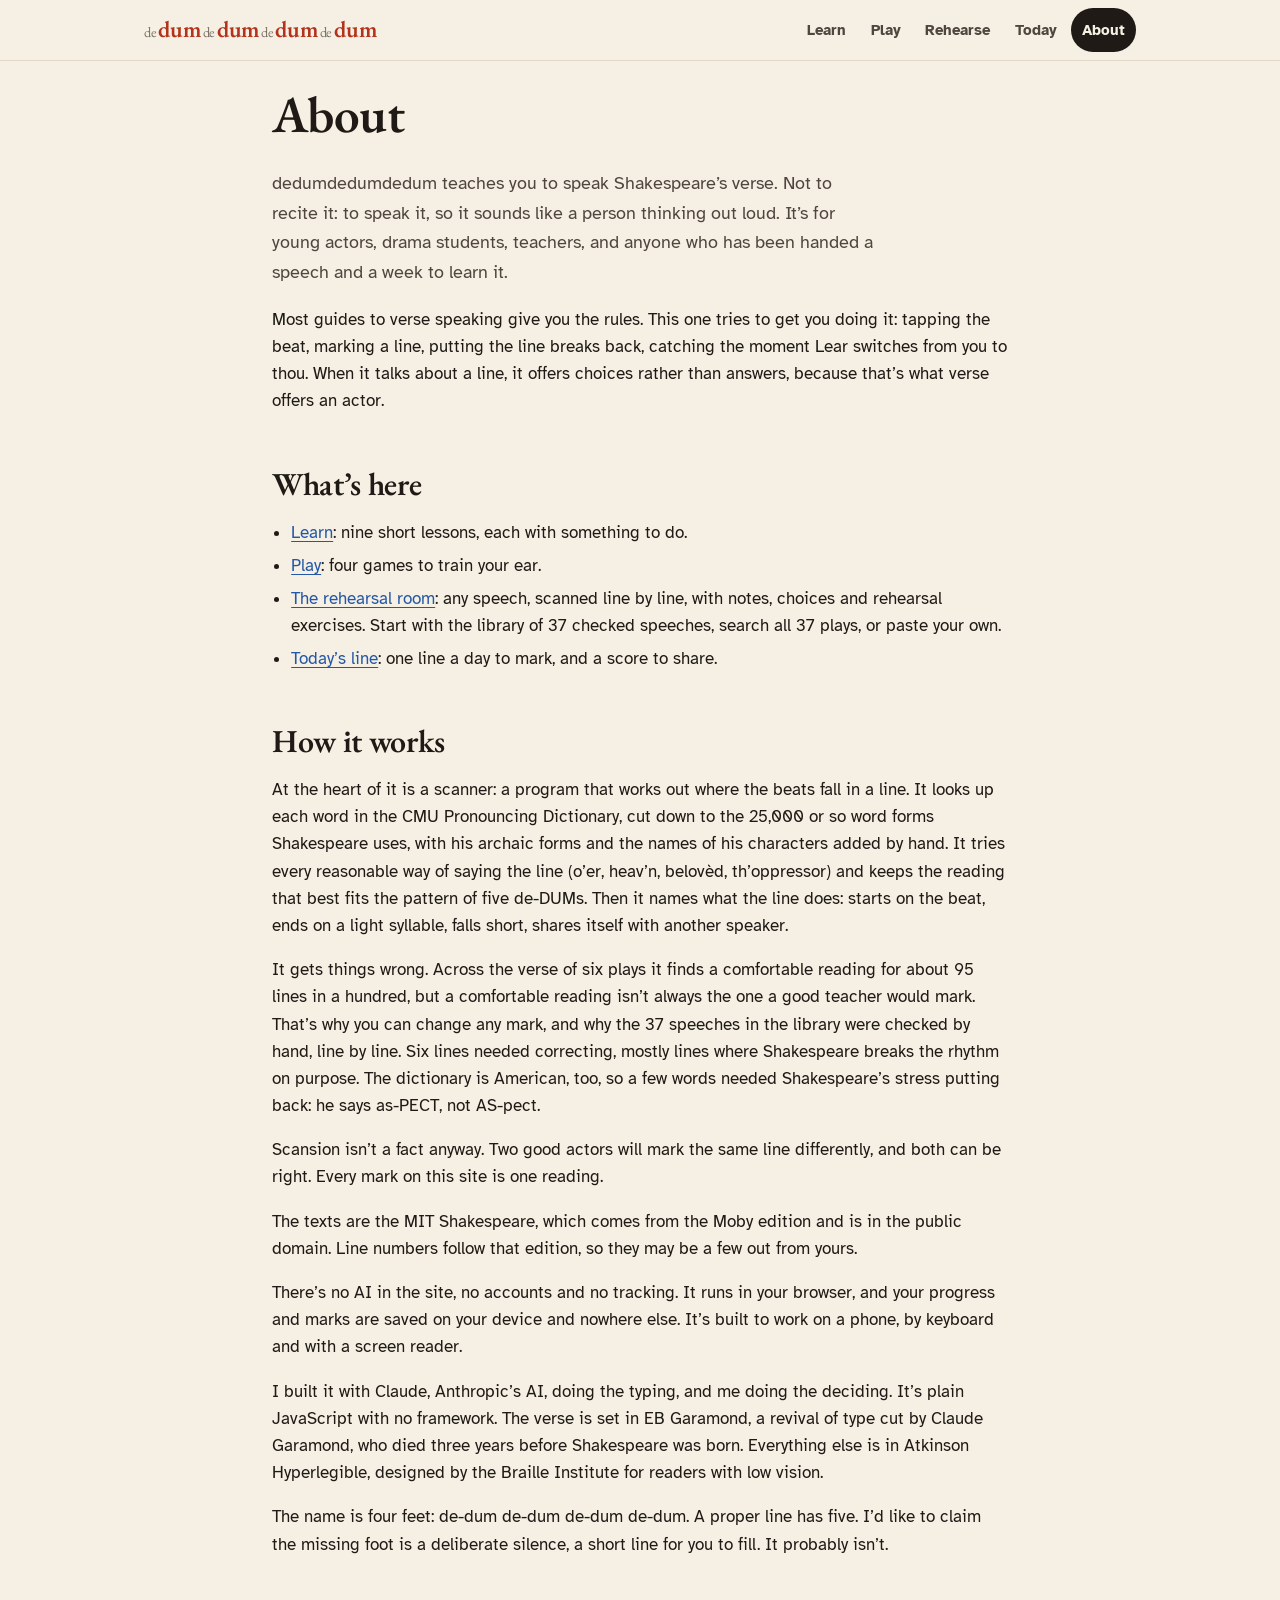
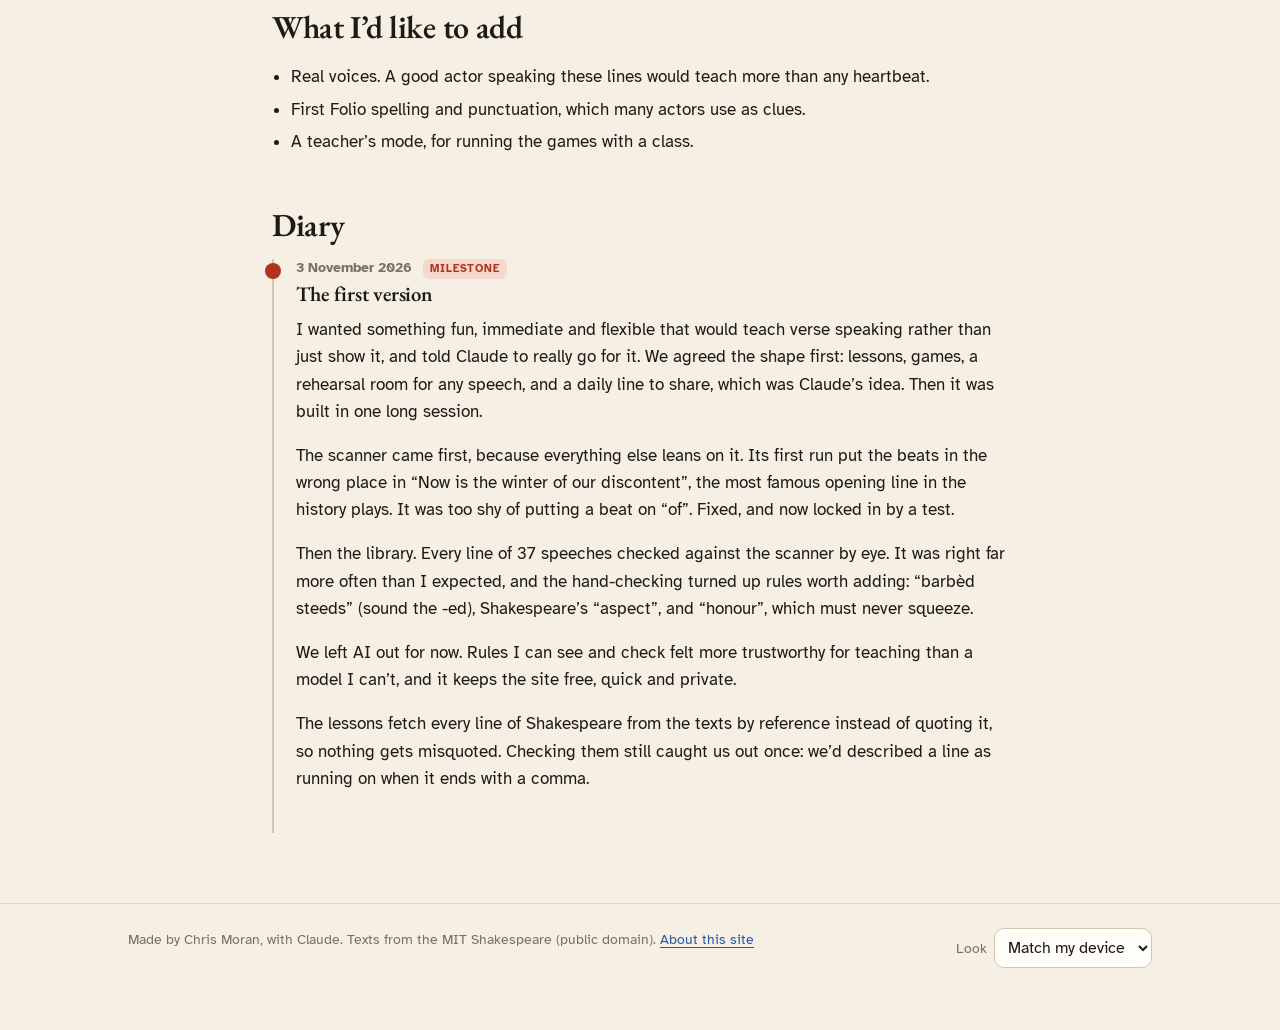
==== about.html @ 0d17ed1a "Add the About page What the site is, how the scanner works and where it goes wrong, where the texts " ====
<!doctype html>
<html lang="en-GB">
<head>
<meta charset="utf-8">
<meta name="viewport" content="width=device-width, initial-scale=1">
<title>About · dedumdedumdedum</title>
<meta name="description" content="What dedumdedumdedum is, how it works, and a diary of how it was built.">
<meta property="og:title" content="About · dedumdedumdedum">
<meta property="og:description" content="What dedumdedumdedum is, how it works, and a diary of how it was built.">
<link rel="icon" href="assets/img/icon.svg" type="image/svg+xml">
<link rel="preconnect" href="https://fonts.googleapis.com">
<link rel="preconnect" href="https://fonts.gstatic.com" crossorigin>
<link href="https://fonts.googleapis.com/css2?family=Atkinson+Hyperlegible:ital,wght@0,400;0,700;1,400&family=EB+Garamond:ital,wght@0,400;0,500;0,600;1,400;1,500&display=swap" rel="stylesheet">
<link rel="stylesheet" href="assets/css/site.css">
<script>try{var t=JSON.parse(localStorage.getItem("dedum:theme"));if(t==="light"||t==="dark")document.documentElement.setAttribute("data-theme",t)}catch(e){}</script>
<script type="module" src="assets/js/site.js"></script>
<link rel="stylesheet" href="assets/css/about.css">
</head>
<body>
<a class="skip" href="#main">Skip to content</a>
<header class="site-head"><div class="site-head__inner">
  <a class="mark" href="./" aria-label="dedumdedumdedum, home"><span class="de">de</span><span class="dum">dum</span><span class="de">de</span><span class="dum">dum</span><span class="de">de</span><span class="dum">dum</span><span class="de">de</span><span class="dum">dum</span></a>
  <nav class="site-nav" aria-label="Main"><ul>
    <li><a href="learn.html">Learn</a></li>
    <li><a href="play.html">Play</a></li>
    <li><a href="room.html">Rehearse</a></li>
    <li><a href="today.html">Today</a></li>
    <li><a href="about.html" aria-current="page">About</a></li>
  </ul></nav>
</div></header>

<main id="main">
  <div class="wrap about">
    <h1>About</h1>

    <p class="lede">dedumdedumdedum teaches you to speak Shakespeare’s verse. Not to recite it: to speak it, so it sounds like a person thinking out loud. It’s for young actors, drama students, teachers, and anyone who has been handed a speech and a week to learn it.</p>

    <p>Most guides to verse speaking give you the rules. This one tries to get you doing it: tapping the beat, marking a line, putting the line breaks back, catching the moment Lear switches from you to thou. When it talks about a line, it offers choices rather than answers, because that’s what verse offers an actor.</p>

    <h2>What’s here</h2>
    <ul>
      <li><a href="learn.html">Learn</a>: nine short lessons, each with something to do.</li>
      <li><a href="play.html">Play</a>: four games to train your ear.</li>
      <li><a href="room.html">The rehearsal room</a>: any speech, scanned line by line, with notes, choices and rehearsal exercises. Start with the library of 37 checked speeches, search all 37 plays, or paste your own.</li>
      <li><a href="today.html">Today’s line</a>: one line a day to mark, and a score to share.</li>
    </ul>

    <h2>How it works</h2>
    <p>At the heart of it is a scanner: a program that works out where the beats fall in a line. It looks up each word in the CMU Pronouncing Dictionary, cut down to the 25,000 or so word forms Shakespeare uses, with his archaic forms and the names of his characters added by hand. It tries every reasonable way of saying the line (o’er, heav’n, belovèd, th’oppressor) and keeps the reading that best fits the pattern of five de-DUMs. Then it names what the line does: starts on the beat, ends on a light syllable, falls short, shares itself with another speaker.</p>
    <p>It gets things wrong. Across the verse of six plays it finds a comfortable reading for about 95 lines in a hundred, but a comfortable reading isn’t always the one a good teacher would mark. That’s why you can change any mark, and why the 37 speeches in the library were checked by hand, line by line. Six lines needed correcting, mostly lines where Shakespeare breaks the rhythm on purpose. The dictionary is American, too, so a few words needed Shakespeare’s stress putting back: he says as-PECT, not AS-pect.</p>
    <p>Scansion isn’t a fact anyway. Two good actors will mark the same line differently, and both can be right. Every mark on this site is one reading.</p>
    <p>The texts are the MIT Shakespeare, which comes from the Moby edition and is in the public domain. Line numbers follow that edition, so they may be a few out from yours.</p>
    <p>There’s no AI in the site, no accounts and no tracking. It runs in your browser, and your progress and marks are saved on your device and nowhere else. It’s built to work on a phone, by keyboard and with a screen reader.</p>
    <p>I built it with Claude, Anthropic’s AI, doing the typing, and me doing the deciding. It’s plain JavaScript with no framework. The verse is set in EB Garamond, a revival of type cut by Claude Garamond, who died three years before Shakespeare was born. Everything else is in Atkinson Hyperlegible, designed by the Braille Institute for readers with low vision.</p>
    <p>The name is four feet: de-dum de-dum de-dum de-dum. A proper line has five. I’d like to claim the missing foot is a deliberate silence, a short line for you to fill. It probably isn’t.</p>

    <h2>What I’d like to add</h2>
    <ul>
      <li>Real voices. A good actor speaking these lines would teach more than any heartbeat.</li>
      <li>First Folio spelling and punctuation, which many actors use as clues.</li>
      <li>A teacher’s mode, for running the games with a class.</li>
    </ul>

    <h2>Diary</h2>
    <ol class="diary" reversed>
      <li class="milestone">
        <p class="diary-date"><time datetime="2026-11-03">3 November 2026</time> <span class="tag">Milestone</span></p>
        <h3>The first version</h3>
        <p>I wanted something fun, immediate and flexible that would teach verse speaking rather than just show it, and told Claude to really go for it. We agreed the shape first: lessons, games, a rehearsal room for any speech, and a daily line to share, which was Claude’s idea. Then it was built in one long session.</p>
        <p>The scanner came first, because everything else leans on it. Its first run put the beats in the wrong place in “Now is the winter of our discontent”, the most famous opening line in the history plays. It was too shy of putting a beat on “of”. Fixed, and now locked in by a test.</p>
        <p>Then the library. Every line of 37 speeches checked against the scanner by eye. It was right far more often than I expected, and the hand-checking turned up rules worth adding: “barbèd steeds” (sound the -ed), Shakespeare’s “aspect”, and “honour”, which must never squeeze.</p>
        <p>We left AI out for now. Rules I can see and check felt more trustworthy for teaching than a model I can’t, and it keeps the site free, quick and private.</p>
        <p>The lessons fetch every line of Shakespeare from the texts by reference instead of quoting it, so nothing gets misquoted. Checking them still caught us out once: we’d described a line as running on when it ends with a comma.</p>
      </li>
    </ol>
  </div>
</main>

<footer class="site-foot"><div class="wrap--wide">
  <p>Made by Chris Moran, with Claude. Texts from the MIT Shakespeare (public domain). <a href="about.html">About this site</a></p>
  <p><label for="theme">Look</label><select id="theme"><option value="auto">Match my device</option><option value="light">Light</option><option value="dark">Dark</option></select></p>
</div></footer>
</body>
</html>
---- assets/css/site.css ----
/* dedumdedumdedum: a prompt book. Paper, ink, red pencil for beats,
   blue pencil for breath and pauses. */

:root {
  --paper: #f6f0e4;
  --paper-2: #fbf8f1;
  --card: #fffdf8;
  --ink: #1f1a16;
  --ink-2: #4f463f;
  --ink-3: #7a6f65;
  --rule: #e3d9c7;
  --rule-2: #d3c6af;
  --red: #b3321b;
  --red-soft: #f4d9cf;
  --blue: #2457a6;
  --blue-soft: #dbe5f5;
  --green: #2f6b3a;
  --green-soft: #dcebdc;
  --amber: #8a5a00;
  --amber-soft: #f6e6c4;
  --plum: #6b3a7a;
  --plum-soft: #ecdff0;
  --focus: #2457a6;
  --shadow: 0 1px 0 rgba(60, 40, 20, 0.04), 0 8px 24px -12px rgba(60, 40, 20, 0.18);
  --radius: 14px;
  --serif: "EB Garamond", "Garamond", "Iowan Old Style", "Palatino Linotype", Georgia, serif;
  --sans: "Atkinson Hyperlegible", system-ui, -apple-system, "Segoe UI", sans-serif;
  --measure: 46rem;
  color-scheme: light;
}

@media (prefers-color-scheme: dark) {
  :root:not([data-theme="light"]) {
    --paper: #14110e;
    --paper-2: #1a1612;
    --card: #1e1a16;
    --ink: #f1e9dc;
    --ink-2: #cfc3b3;
    --ink-3: #a0927f;
    --rule: #332c25;
    --rule-2: #463d33;
    --red: #ff8466;
    --red-soft: #4a2219;
    --blue: #8fb3ff;
    --blue-soft: #1d2a44;
    --green: #8fd19a;
    --green-soft: #1d3322;
    --amber: #f0c060;
    --amber-soft: #3d2f12;
    --plum: #d9a8e8;
    --plum-soft: #35223b;
    --focus: #8fb3ff;
    --shadow: 0 1px 0 rgba(0, 0, 0, 0.3), 0 10px 30px -14px rgba(0, 0, 0, 0.7);
    color-scheme: dark;
  }
}
:root[data-theme="dark"] {
  --paper: #14110e;
  --paper-2: #1a1612;
  --card: #1e1a16;
  --ink: #f1e9dc;
  --ink-2: #cfc3b3;
  --ink-3: #a0927f;
  --rule: #332c25;
  --rule-2: #463d33;
  --red: #ff8466;
  --red-soft: #4a2219;
  --blue: #8fb3ff;
  --blue-soft: #1d2a44;
  --green: #8fd19a;
  --green-soft: #1d3322;
  --amber: #f0c060;
  --amber-soft: #3d2f12;
  --plum: #d9a8e8;
  --plum-soft: #35223b;
  --focus: #8fb3ff;
  --shadow: 0 1px 0 rgba(0, 0, 0, 0.3), 0 10px 30px -14px rgba(0, 0, 0, 0.7);
  color-scheme: dark;
}

*,
*::before,
*::after {
  box-sizing: border-box;
}

html {
  -webkit-text-size-adjust: 100%;
  text-size-adjust: 100%;
}

body {
  margin: 0;
  background: var(--paper);
  color: var(--ink);
  font: 400 1.0625rem/1.6 var(--sans);
  overflow-x: hidden;
}

img,
svg {
  max-width: 100%;
}

a {
  color: var(--blue);
  text-underline-offset: 0.18em;
  text-decoration-thickness: 1px;
}
a:hover {
  text-decoration-thickness: 2px;
}

:focus-visible {
  outline: 3px solid var(--focus);
  outline-offset: 2px;
  border-radius: 4px;
}

[hidden] {
  display: none !important;
}

.visually-hidden {
  position: absolute !important;
  width: 1px;
  height: 1px;
  padding: 0;
  margin: -1px;
  overflow: hidden;
  clip: rect(0, 0, 0, 0);
  white-space: nowrap;
  border: 0;
}

.skip {
  position: absolute;
  left: 1rem;
  top: -4rem;
  background: var(--ink);
  color: var(--paper);
  padding: 0.6rem 1rem;
  border-radius: 8px;
  z-index: 10;
}
.skip:focus {
  top: 1rem;
}

/* ------------------------------------------------------------ header */

.site-head {
  border-bottom: 1px solid var(--rule);
  background: var(--paper);
}
.site-head__inner {
  max-width: 64rem;
  margin: 0 auto;
  padding: 0.5rem 1rem;
  display: flex;
  align-items: center;
  justify-content: space-between;
  gap: 0.5rem 1rem;
  flex-wrap: wrap;
}
.mark {
  display: inline-flex;
  align-items: baseline;
  gap: 0.08em;
  color: var(--ink);
  text-decoration: none;
  font-family: var(--serif);
  font-size: 1.45rem;
  line-height: 1;
  padding: 0.5rem 0;
  letter-spacing: -0.01em;
}
.mark .de {
  font-size: 0.62em;
  color: var(--ink-3);
}
.mark .dum {
  font-weight: 600;
  color: var(--red);
}
.site-nav ul {
  list-style: none;
  margin: 0;
  padding: 0;
  display: flex;
  gap: 0.15rem;
  flex-wrap: wrap;
}
.site-nav a {
  display: inline-flex;
  align-items: center;
  min-height: 44px;
  padding: 0 0.7rem;
  border-radius: 999px;
  color: var(--ink-2);
  text-decoration: none;
  font-weight: 700;
  font-size: 0.95rem;
}
.site-nav a:hover {
  background: var(--paper-2);
  color: var(--ink);
}
.site-nav a[aria-current="page"] {
  background: var(--ink);
  color: var(--paper);
}
@media (max-width: 30rem) {
  .site-head__inner {
    padding-bottom: 0.25rem;
  }
  .site-nav {
    width: 100%;
  }
  .site-nav ul {
    justify-content: space-between;
  }
  .site-nav a {
    padding: 0 0.55rem;
    font-size: 0.92rem;
  }
}

/* ------------------------------------------------------------ layout */

main {
  display: block;
  padding: 1.5rem 1rem 4rem;
}
.wrap {
  max-width: var(--measure);
  margin: 0 auto;
}
.wrap--wide {
  max-width: 64rem;
  margin: 0 auto;
}

h1,
h2,
h3 {
  font-family: var(--serif);
  font-weight: 600;
  line-height: 1.15;
  letter-spacing: -0.01em;
  margin: 0 0 0.5em;
}
h1 {
  font-size: clamp(2rem, 6vw, 3.2rem);
}
h2 {
  font-size: clamp(1.5rem, 4vw, 2rem);
  margin-top: 1.6em;
}
h3 {
  font-size: 1.3rem;
  margin-top: 1.2em;
}
p {
  margin: 0 0 1em;
}
.lede {
  font-size: 1.15rem;
  color: var(--ink-2);
  max-width: 38rem;
}
.eyebrow {
  font: 700 0.78rem/1.2 var(--sans);
  letter-spacing: 0.12em;
  text-transform: uppercase;
  color: var(--ink-3);
  margin: 0 0 0.6rem;
}
.small {
  font-size: 0.9rem;
  color: var(--ink-3);
}
hr {
  border: 0;
  border-top: 1px solid var(--rule);
  margin: 2rem 0;
}

.site-foot {
  border-top: 1px solid var(--rule);
  padding: 1.5rem 1rem 3rem;
  color: var(--ink-3);
  font-size: 0.9rem;
}
.site-foot .wrap--wide {
  display: flex;
  flex-wrap: wrap;
  gap: 0.5rem 1.5rem;
  justify-content: space-between;
}

/* ------------------------------------------------------------ controls */

.btn {
  appearance: none;
  display: inline-flex;
  align-items: center;
  justify-content: center;
  gap: 0.5rem;
  min-height: 44px;
  padding: 0.55rem 1.1rem;
  border-radius: 999px;
  border: 1.5px solid var(--ink);
  background: var(--ink);
  color: var(--paper);
  font: 700 1rem/1.2 var(--sans);
  text-decoration: none;
  cursor: pointer;
  transition: transform 0.12s ease, background 0.12s ease;
}
.btn:hover {
  transform: translateY(-1px);
}
.btn:active {
  transform: translateY(0);
}
.btn--ghost {
  background: transparent;
  color: var(--ink);
  border-color: var(--rule-2);
}
.btn--ghost:hover {
  border-color: var(--ink);
}
.btn--red {
  background: var(--red);
  border-color: var(--red);
  color: #fff;
}
:root[data-theme="dark"] .btn--red {
  color: #1b0f0b;
}
@media (prefers-color-scheme: dark) {
  :root:not([data-theme="light"]) .btn--red {
    color: #1b0f0b;
  }
}
.btn--small {
  min-height: 40px;
  padding: 0.35rem 0.85rem;
  font-size: 0.92rem;
}
.btn[disabled] {
  opacity: 0.45;
  cursor: not-allowed;
  transform: none;
}
.btn-row {
  display: flex;
  flex-wrap: wrap;
  gap: 0.6rem;
  align-items: center;
}

.seg {
  display: inline-flex;
  flex-wrap: wrap;
  gap: 0.25rem;
  padding: 0.25rem;
  border: 1px solid var(--rule);
  border-radius: 24px;
  background: var(--paper-2);
}
.seg button {
  appearance: none;
  border: 0;
  background: transparent;
  color: var(--ink-2);
  min-height: 40px;
  padding: 0 0.85rem;
  border-radius: 999px;
  font: 700 0.92rem/1 var(--sans);
  cursor: pointer;
}
.seg button[aria-pressed="true"] {
  background: var(--ink);
  color: var(--paper);
}

textarea,
input[type="search"],
input[type="text"],
select {
  width: 100%;
  font: 400 1rem/1.5 var(--sans);
  color: var(--ink);
  background: var(--card);
  border: 1.5px solid var(--rule-2);
  border-radius: 10px;
  padding: 0.65rem 0.8rem;
  min-height: 44px;
}
textarea {
  font-family: var(--serif);
  font-size: 1.15rem;
  min-height: 9rem;
  resize: vertical;
}
label {
  font-weight: 700;
}
input[type="range"] {
  accent-color: var(--red);
  min-height: 40px;
}

.card {
  background: var(--card);
  border: 1px solid var(--rule);
  border-radius: var(--radius);
  box-shadow: var(--shadow);
  padding: 1.25rem;
}

/* ------------------------------------------------------------ verse lines */

.verse {
  font-family: var(--serif);
  font-size: clamp(1.25rem, 4.2vw, 1.6rem);
  line-height: 1.3;
}
.vline {
  position: relative;
  padding: 0.25em 0 0.1em;
  line-height: 2.25;
  word-break: normal;
  overflow-wrap: anywhere;
}
.w {
  display: inline-block;
  white-space: nowrap;
  line-height: 1.2;
}
.syl {
  position: relative;
  display: inline-block;
  border-radius: 0.2em;
  transition: background 0.12s ease, color 0.12s ease;
}
/* beat marks sit above each syllable */
.syl::before {
  content: "";
  position: absolute;
  left: 50%;
  top: -0.62em;
  transform: translateX(-50%);
  width: 0.2em;
  height: 0.2em;
  border-radius: 50%;
  background: var(--ink-3);
  opacity: 0.55;
}
.syl.is-beat::before {
  width: 0.42em;
  height: 0.42em;
  top: -0.72em;
  background: var(--red);
  opacity: 1;
}
.syl.is-light::before {
  background: transparent;
  box-shadow: inset 0 0 0 0.09em var(--red);
}
.syl.is-heavy::before {
  width: 0.3em;
  height: 0.3em;
  top: -0.67em;
  background: var(--ink-2);
  opacity: 0.9;
}
.syl.is-beat {
  color: var(--ink);
}
.show-beats-bold .syl.is-beat:not(.is-light) {
  font-weight: 700;
}
.syl.is-now {
  background: var(--red-soft);
}
.hyph {
  color: var(--ink-3);
}
.elided {
  color: var(--ink-3);
  font-style: italic;
}
.elided::after {
  content: "\203F";
  color: var(--red);
  font-style: normal;
}
.foot-bar {
  display: inline-block;
  width: 0;
  height: 1.05em;
  border-left: 1px dashed var(--rule-2);
  margin: 0 0.12em;
  vertical-align: -0.12em;
}
.hide-feet .foot-bar {
  display: none;
}
.no-marks .syl::before {
  display: none;
}

/* key for the marks */
.key {
  display: flex;
  flex-wrap: wrap;
  gap: 0.35rem 1.1rem;
  font-size: 0.88rem;
  color: var(--ink-2);
  margin: 0.5rem 0 1rem;
  padding: 0;
  list-style: none;
}
.key li {
  display: inline-flex;
  align-items: center;
  gap: 0.45rem;
}
.dot {
  display: inline-block;
  border-radius: 50%;
  flex: none;
}
.dot--beat {
  width: 11px;
  height: 11px;
  background: var(--red);
}
.dot--light {
  width: 11px;
  height: 11px;
  box-shadow: inset 0 0 0 2px var(--red);
}
.dot--heavy {
  width: 8px;
  height: 8px;
  background: var(--ink-2);
}
.dot--off {
  width: 5px;
  height: 5px;
  background: var(--ink-3);
  opacity: 0.7;
}

/* ------------------------------------------------------------ chips and notes */

.chips {
  display: flex;
  flex-wrap: wrap;
  gap: 0.3rem;
  margin: 0.25rem 0 0;
  padding: 0;
  list-style: none;
}
.chip {
  display: inline-flex;
  align-items: center;
  gap: 0.35rem;
  font: 700 0.76rem/1 var(--sans);
  padding: 0.32rem 0.55rem;
  border-radius: 999px;
  background: var(--paper-2);
  border: 1px solid var(--rule);
  color: var(--ink-2);
  white-space: nowrap;
}
.chip::before {
  content: "";
  width: 7px;
  height: 7px;
  border-radius: 50%;
  background: currentColor;
  opacity: 0.8;
}
.chip--rhythm {
  background: var(--red-soft);
  border-color: transparent;
  color: var(--red);
}
.chip--squeeze {
  background: var(--amber-soft);
  border-color: transparent;
  color: var(--amber);
}
.chip--breath {
  background: var(--blue-soft);
  border-color: transparent;
  color: var(--blue);
}
.chip--sense {
  background: var(--green-soft);
  border-color: transparent;
  color: var(--green);
}
.chip--people {
  background: var(--plum-soft);
  border-color: transparent;
  color: var(--plum);
}

.note {
  border-left: 3px solid var(--rule-2);
  padding: 0.1rem 0 0.1rem 0.9rem;
  margin: 0 0 1rem;
}
.note h4 {
  font: 700 0.95rem/1.3 var(--sans);
  margin: 0 0 0.25rem;
}
.note p {
  margin: 0 0 0.4rem;
  color: var(--ink-2);
}
.note ul {
  margin: 0.25rem 0 0.3rem;
  padding-left: 1.1rem;
}
.note li {
  margin: 0.15rem 0;
}
.note .more {
  font-size: 0.88rem;
}
.note--rhythm {
  border-color: var(--red);
}
.note--squeeze {
  border-color: var(--amber);
}
.note--breath {
  border-color: var(--blue);
}
.note--sense {
  border-color: var(--green);
}
.note--people {
  border-color: var(--plum);
}

/* ------------------------------------------------------------ feedback */

.feedback {
  border-radius: 12px;
  padding: 0.8rem 1rem;
  margin: 0.8rem 0;
  font-weight: 700;
}
.feedback--good {
  background: var(--green-soft);
  color: var(--green);
}
.feedback--bad {
  background: var(--red-soft);
  color: var(--red);
}
.feedback--info {
  background: var(--blue-soft);
  color: var(--blue);
}
.feedback p {
  font-weight: 400;
  color: var(--ink);
  margin: 0.4rem 0 0;
}

/* ------------------------------------------------------------ tap-to-mark syllables */

.markable .syl {
  cursor: pointer;
}
.mark-btn {
  appearance: none;
  border: 0;
  background: transparent;
  font: inherit;
  color: inherit;
  padding: 0.05em 0.08em;
  margin: 0;
  min-height: 44px;
  min-width: 1.7em;
  border-radius: 0.25em;
  position: relative;
  cursor: pointer;
}
.markable .vline {
  line-height: 1.1;
}
.markable .w {
  margin-right: 0.12em;
}
.markable .w--multi .mark-btn {
  min-width: 1.25em;
}
.sylsep {
  color: var(--ink-3);
  opacity: 0.6;
  font-size: 0.8em;
}
.mark-btn:hover {
  background: var(--paper-2);
}
.mark-btn[aria-pressed="true"] {
  color: var(--red);
  font-weight: 700;
}
.mark-btn::before {
  content: "";
  position: absolute;
  left: 50%;
  top: 0.05em;
  transform: translateX(-50%);
  width: 0.22em;
  height: 0.22em;
  border-radius: 50%;
  background: var(--ink-3);
  opacity: 0.5;
}
.mark-btn[aria-pressed="true"]::before {
  width: 0.42em;
  height: 0.42em;
  background: var(--red);
  opacity: 1;
}
.mark-btn.is-right {
  background: var(--green-soft);
}
.mark-btn.is-wrong {
  background: var(--red-soft);
  text-decoration: underline wavy var(--red);
  text-underline-offset: 0.25em;
}
.mark-btn.is-missed {
  background: var(--amber-soft);
}

/* ------------------------------------------------------------ motion */

@media (prefers-reduced-motion: reduce) {
  *,
  *::before,
  *::after {
    transition: none !important;
    animation: none !important;
    scroll-behavior: auto !important;
  }
}

/* ------------------------------------------------------------ footer bits */

.site-foot select {
  width: auto;
  min-height: 40px;
  padding: 0.3rem 0.6rem;
  margin-left: 0.4rem;
}
.site-foot label {
  font-weight: 400;
}

/* ------------------------------------------------------------ home */

.hero {
  padding: 1.5rem 0 1rem;
}
.big-mark {
  font-family: var(--serif);
  font-size: clamp(1.35rem, 5.4vw, 2.1rem);
  line-height: 1;
  display: flex;
  flex-wrap: wrap;
  align-items: flex-end;
  gap: 0.7em 0.28em;
  margin: 0 0 1.4rem;
  color: var(--ink-3);
}
.big-mark span {
  position: relative;
  display: inline-block;
  padding-top: 0.5em;
}
.big-mark .dum {
  color: var(--red);
  font-weight: 600;
  font-size: 1.45em;
}
.big-mark span::before {
  content: "";
  position: absolute;
  top: 0;
  left: 50%;
  transform: translateX(-50%);
  width: 0.16em;
  height: 0.16em;
  border-radius: 50%;
  background: var(--ink-3);
}
.big-mark .dum::before {
  width: 0.28em;
  height: 0.28em;
  top: -0.05em;
  background: var(--red);
}
.big-mark .gap {
  color: var(--rule-2);
  font-style: italic;
  font-size: 0.8em;
}
.big-mark .gap::before {
  background: transparent;
  box-shadow: inset 0 0 0 1.5px var(--rule-2);
  width: 0.28em;
  height: 0.28em;
  top: -0.05em;
}
@keyframes beat {
  0% { transform: scale(1); }
  30% { transform: scale(1.12); }
  100% { transform: scale(1); }
}
.big-mark .dum {
  animation: beat 0.5s ease-out both;
  transform-origin: 50% 80%;
}
.big-mark .dum:nth-of-type(2) { animation-delay: 0.15s; }
.big-mark .dum:nth-of-type(4) { animation-delay: 0.55s; }
.big-mark .dum:nth-of-type(6) { animation-delay: 0.95s; }
.big-mark .dum:nth-of-type(8) { animation-delay: 1.35s; }

.doors {
  display: grid;
  grid-template-columns: repeat(auto-fit, minmax(15rem, 1fr));
  gap: 1rem;
  margin: 1.5rem 0;
}
.door {
  display: block;
  text-decoration: none;
  color: var(--ink);
  transition: transform 0.15s ease, border-color 0.15s ease;
}
.door:hover {
  transform: translateY(-2px);
  border-color: var(--rule-2);
}
.door h3 {
  margin: 0.2rem 0 0.4rem;
  font-size: 1.45rem;
}
.door p {
  color: var(--ink-2);
  margin: 0;
}
.door .eyebrow {
  margin: 0;
}
.try {
  margin: 1.5rem 0 2rem;
}
.try .verse {
  margin: 0.4rem 0 0.6rem;
}

/* ------------------------------------------------------------ rehearsal room */

.chooser {
  margin: 1rem 0 2rem;
}
.pane {
  margin-top: 1rem;
}
.lib-filters {
  display: flex;
  flex-wrap: wrap;
  gap: 0.4rem;
  margin: 0 0 1rem;
}
.lib-list,
.result-list {
  list-style: none;
  margin: 0;
  padding: 0;
  display: grid;
  gap: 0.6rem;
}
.lib-list {
  grid-template-columns: repeat(auto-fill, minmax(17rem, 1fr));
}
.lib-card {
  appearance: none;
  width: 100%;
  height: 100%;
  text-align: left;
  font: inherit;
  color: var(--ink);
  cursor: pointer;
  display: flex;
  flex-direction: column;
  gap: 0.3rem;
}
.lib-card:hover {
  border-color: var(--rule-2);
}
.lib-card__title {
  font: 600 1.2rem/1.2 var(--serif);
}
.lib-card__who {
  font-size: 0.9rem;
  color: var(--ink-2);
}
.lib-card__about {
  font-size: 0.92rem;
  color: var(--ink-3);
  margin: 0.2rem 0 0;
}
.badges {
  display: flex;
  flex-wrap: wrap;
  gap: 0.3rem;
  margin-top: auto;
  padding-top: 0.4rem;
}
.badge {
  font: 700 0.72rem/1 var(--sans);
  padding: 0.3rem 0.5rem;
  border-radius: 6px;
  background: var(--paper-2);
  border: 1px solid var(--rule);
  color: var(--ink-2);
}
.badge--1 {
  background: var(--green-soft);
  color: var(--green);
  border-color: transparent;
}
.badge--3 {
  background: var(--red-soft);
  color: var(--red);
  border-color: transparent;
}
.result {
  appearance: none;
  width: 100%;
  text-align: left;
  background: var(--card);
  border: 1px solid var(--rule);
  border-radius: 10px;
  padding: 0.6rem 0.8rem;
  font: inherit;
  color: var(--ink);
  cursor: pointer;
  min-height: 44px;
}
.result:hover {
  border-color: var(--rule-2);
}
.result b {
  font-family: var(--serif);
  font-size: 1.08rem;
  font-weight: 500;
}
.result span {
  display: block;
  font-size: 0.85rem;
  color: var(--ink-3);
}
.field-row {
  display: grid;
  gap: 0.6rem;
  grid-template-columns: 1fr;
  margin: 0.6rem 0;
}
@media (min-width: 40rem) {
  .field-row {
    grid-template-columns: 1fr 1fr;
  }
}

.speech-head h2 {
  margin: 0 0 0.2rem;
}
.speech-head .cite {
  color: var(--ink-3);
  margin: 0 0 0.8rem;
}
.overview {
  margin: 0.8rem 0 1rem;
  padding-left: 1.1rem;
}
.overview li {
  margin: 0.2rem 0;
}
.toolbar {
  position: static;
  background: var(--paper);
  border-bottom: 1px solid var(--rule);
  padding: 0.6rem 0;
  margin: 1rem 0 0.5rem;
  display: flex;
  flex-wrap: wrap;
  gap: 0.5rem 0.8rem;
  align-items: center;
}
.toggle {
  display: inline-flex;
  align-items: center;
  gap: 0.4rem;
  font-weight: 700;
  font-size: 0.92rem;
  min-height: 40px;
  cursor: pointer;
}
.toggle input {
  width: 1.15rem;
  height: 1.15rem;
  accent-color: var(--red);
}
.view-help {
  background: var(--blue-soft);
  color: var(--ink);
  border-radius: 12px;
  padding: 0.8rem 1rem;
  margin: 0.8rem 0 1rem;
}
.view-help b {
  color: var(--blue);
}

.speech {
  margin: 1.2rem 0 0.4rem;
}
.who {
  font: 700 0.8rem/1.2 var(--sans);
  letter-spacing: 0.12em;
  text-transform: uppercase;
  color: var(--ink-3);
  margin: 0 0 0.2rem;
}
.sd {
  font-family: var(--serif);
  font-style: italic;
  color: var(--ink-3);
  margin: 0.8rem 0 0.4rem 2.2rem;
}
.lines {
  list-style: none;
  margin: 0;
  padding: 0;
}
.row {
  display: grid;
  grid-template-columns: 2.2rem 1fr;
  column-gap: 0.2rem;
  border-radius: 10px;
  padding: 0 0.3rem 0.2rem 0;
}
.row.is-open {
  background: var(--card);
  box-shadow: var(--shadow);
}
.row.is-playing {
  background: var(--red-soft);
}
.ln {
  font: 400 0.75rem/1 var(--sans);
  color: var(--ink-3);
  padding-top: 1.45rem;
  text-align: right;
  padding-right: 0.5rem;
  font-variant-numeric: tabular-nums;
}
.row__body {
  min-width: 0;
}
.row__meta {
  display: flex;
  flex-wrap: wrap;
  align-items: center;
  gap: 0.3rem;
}
.row__toggle {
  appearance: none;
  border: 0;
  background: transparent;
  color: var(--blue);
  font: 700 0.82rem/1 var(--sans);
  min-height: 40px;
  padding: 0 0.4rem;
  cursor: pointer;
  border-radius: 8px;
}
.row__toggle:hover {
  background: var(--blue-soft);
}
.row__line {
  cursor: pointer;
}
.detail {
  padding: 0.4rem 0 0.8rem;
}
.detail .pattern {
  font: 700 0.85rem/1.4 var(--sans);
  color: var(--ink-2);
  letter-spacing: 0.02em;
  margin: 0.2rem 0 0.8rem;
}
.handnote {
  background: var(--amber-soft);
  border-radius: 10px;
  padding: 0.6rem 0.8rem;
  margin: 0 0 1rem;
}
.handnote b {
  color: var(--amber);
}
.editor {
  margin: 0.4rem 0 1rem;
}
.prose-block {
  font-family: var(--serif);
  font-size: clamp(1.15rem, 3.8vw, 1.4rem);
  line-height: 1.55;
  margin: 0.3rem 0 0.6rem 2.2rem;
}
.prose-block .sent {
  border-radius: 4px;
}
.prose-block .sent + .sent::before {
  content: " ";
}
.prose-notes {
  margin-left: 2.2rem;
}

/* views */
.thoughts {
  list-style: none;
  padding: 0;
  margin: 0;
  counter-reset: t;
}
.thought {
  position: relative;
  font-family: var(--serif);
  font-size: clamp(1.15rem, 3.8vw, 1.35rem);
  line-height: 1.5;
  padding: 0.9rem 1rem 0.9rem 3rem;
  margin: 0 0 0.6rem;
}
.thought::before {
  counter-increment: t;
  content: counter(t);
  position: absolute;
  left: 0.9rem;
  top: 0.95rem;
  font: 700 0.85rem/1 var(--sans);
  color: var(--red);
}
.thought .who-inline {
  display: block;
  font: 700 0.72rem/1.2 var(--sans);
  letter-spacing: 0.1em;
  text-transform: uppercase;
  color: var(--ink-3);
  margin-bottom: 0.2rem;
}
.slash {
  color: var(--rule-2);
  padding: 0 0.15em;
}
.opp {
  text-decoration: underline;
  text-decoration-color: var(--green);
  text-decoration-thickness: 2px;
  text-underline-offset: 0.2em;
}
.faded .word {
  color: var(--ink-3);
  opacity: 0.55;
}
.faded .word.is-key {
  color: var(--ink);
  opacity: 1;
  font-weight: 600;
}
.plain-line {
  font-family: var(--serif);
  font-size: clamp(1.2rem, 4vw, 1.5rem);
  line-height: 1.5;
  padding: 0.35rem 0;
}
.breath {
  color: var(--blue);
  font-family: var(--sans);
  font-weight: 700;
  padding-left: 0.3em;
}
.breath--maybe {
  opacity: 0.55;
}
.carry {
  color: var(--blue);
  font-family: var(--sans);
  padding-left: 0.3em;
}
.ends-list {
  font-family: var(--serif);
  font-size: 1.25rem;
  line-height: 1.7;
}
.ends-list b {
  font-weight: 600;
}
.ends-list .sep {
  color: var(--rule-2);
  padding: 0 0.35em;
}

@media (min-width: 48rem) {
  .toolbar {
    position: sticky;
    top: 0;
    z-index: 5;
  }
}
---- assets/css/about.css ----
/* About page */

.about ul {
  padding-left: 1.2rem;
}
.about li {
  margin: 0.35rem 0;
}
.diary {
  list-style: none;
  padding: 0;
  margin: 1rem 0 0;
  border-left: 2px solid var(--rule-2);
}
.diary > li {
  position: relative;
  padding: 0 0 1.5rem 1.4rem;
}
.diary > li::before {
  content: "";
  position: absolute;
  left: -0.42rem;
  top: 0.35rem;
  width: 0.7rem;
  height: 0.7rem;
  border-radius: 50%;
  background: var(--ink-3);
}
.diary > li.milestone::before {
  width: 1rem;
  height: 1rem;
  left: -0.58rem;
  top: 0.2rem;
  background: var(--red);
}
.diary h3 {
  margin-top: 0.2rem;
}
.diary-date {
  font: 700 0.85rem/1.3 var(--sans);
  color: var(--ink-3);
  margin: 0;
}
.tag {
  display: inline-block;
  margin-left: 0.4rem;
  font: 700 0.7rem/1 var(--sans);
  letter-spacing: 0.08em;
  text-transform: uppercase;
  padding: 0.25rem 0.45rem;
  border-radius: 6px;
  background: var(--red-soft);
  color: var(--red);
}
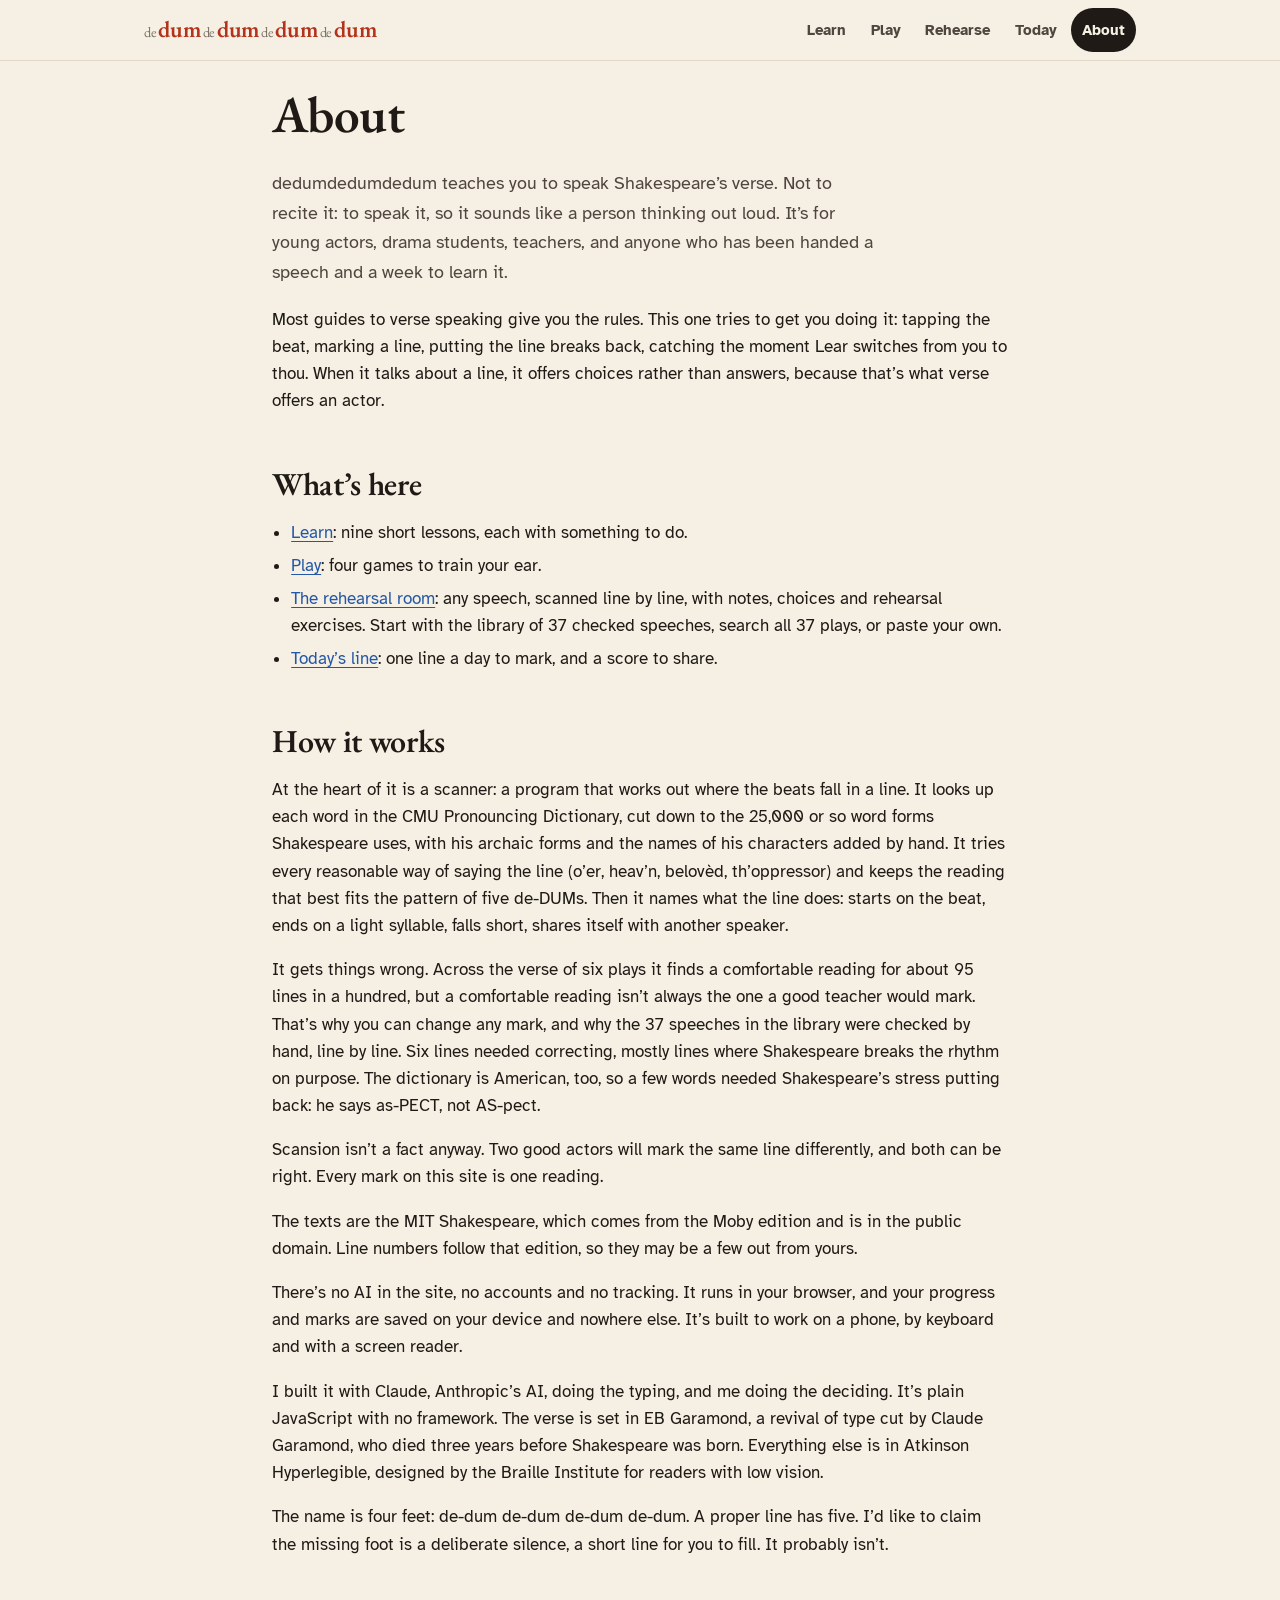
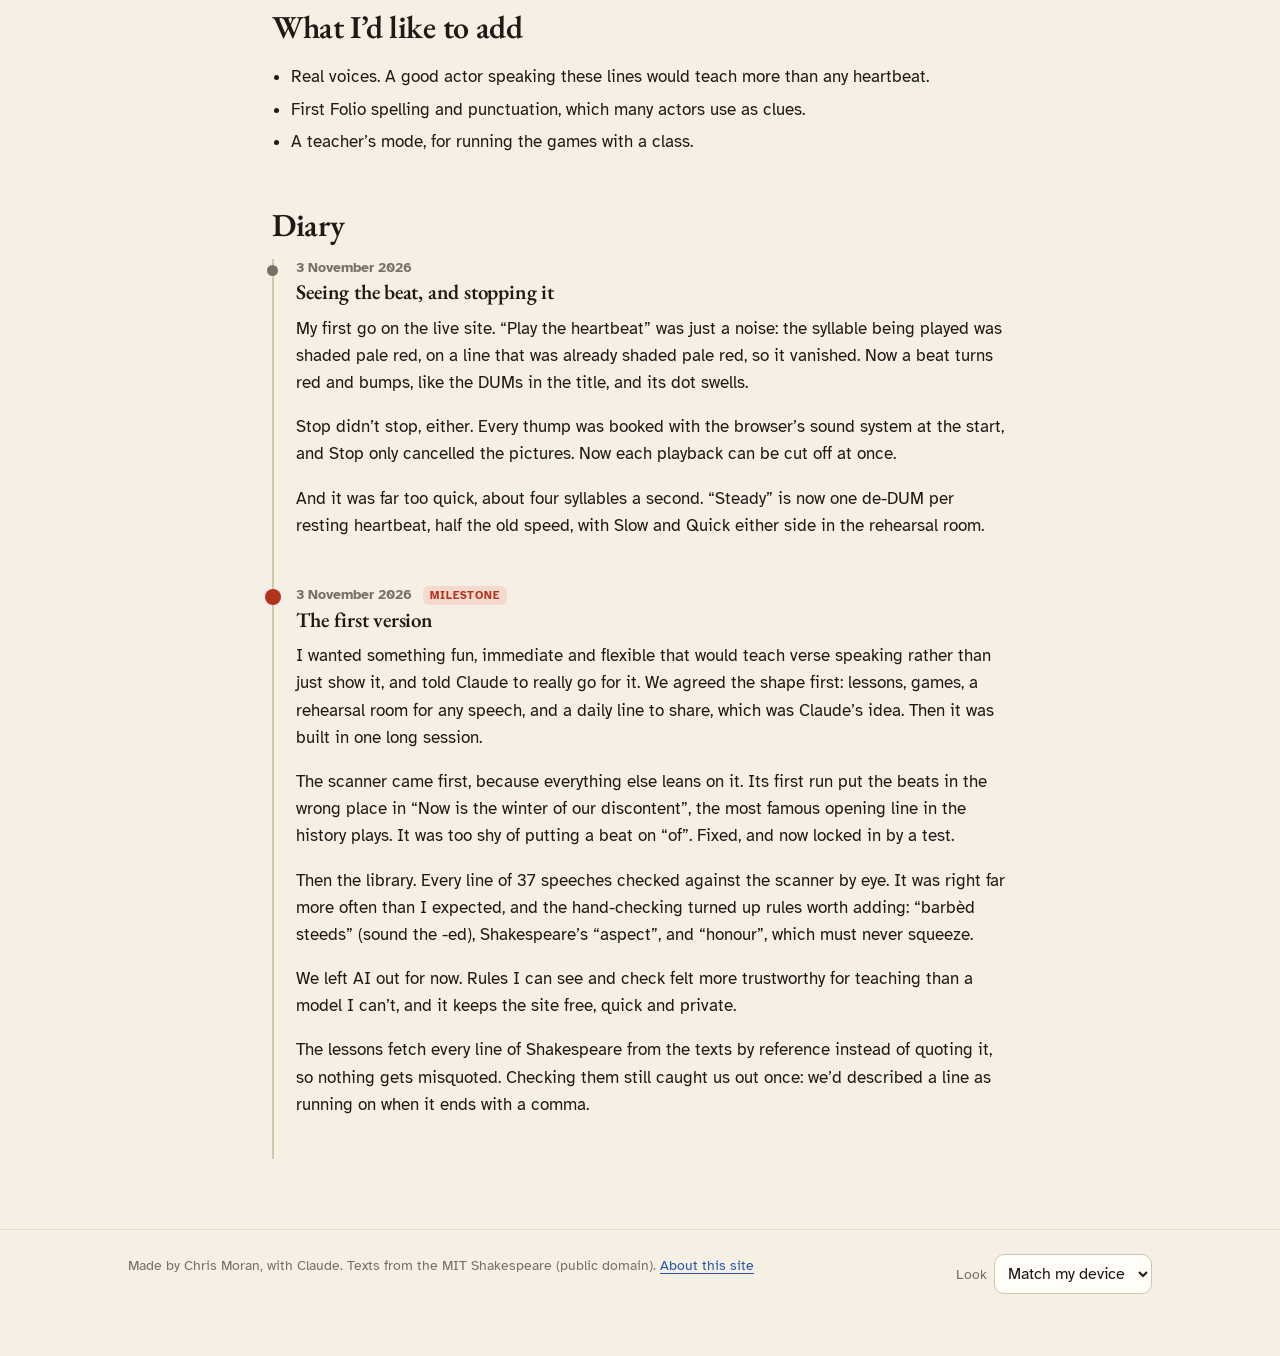
==== commit 4a2ae8bd: "Make the heartbeat visible, stoppable and slower You could hear the heartbeat but not see it: the sy" ====
--- a/about.html
+++ b/about.html
@@ -63,6 +63,13 @@
 
     <h2>Diary</h2>
     <ol class="diary" reversed>
+      <li>
+        <p class="diary-date"><time datetime="2026-11-03">3 November 2026</time></p>
+        <h3>Seeing the beat, and stopping it</h3>
+        <p>My first go on the live site. “Play the heartbeat” was just a noise: the syllable being played was shaded pale red, on a line that was already shaded pale red, so it vanished. Now a beat turns red and bumps, like the DUMs in the title, and its dot swells.</p>
+        <p>Stop didn’t stop, either. Every thump was booked with the browser’s sound system at the start, and Stop only cancelled the pictures. Now each playback can be cut off at once.</p>
+        <p>And it was far too quick, about four syllables a second. “Steady” is now one de-DUM per resting heartbeat, half the old speed, with Slow and Quick either side in the rehearsal room.</p>
+      </li>
       <li class="milestone">
         <p class="diary-date"><time datetime="2026-11-03">3 November 2026</time> <span class="tag">Milestone</span></p>
         <h3>The first version</h3>
--- a/assets/css/site.css
+++ b/assets/css/site.css
@@ -12,6 +12,8 @@
   --rule-2: #d3c6af;
   --red: #b3321b;
   --red-soft: #f4d9cf;
+  --now: #e9dfcb;
+  --on-red: #fff;
   --blue: #2457a6;
   --blue-soft: #dbe5f5;
   --green: #2f6b3a;
@@ -41,6 +43,8 @@
     --rule-2: #463d33;
     --red: #ff8466;
     --red-soft: #4a2219;
+    --now: #3a3229;
+    --on-red: #1b0f0b;
     --blue: #8fb3ff;
     --blue-soft: #1d2a44;
     --green: #8fd19a;
@@ -65,6 +69,8 @@
   --rule-2: #463d33;
   --red: #ff8466;
   --red-soft: #4a2219;
+  --now: #3a3229;
+  --on-red: #1b0f0b;
   --blue: #8fb3ff;
   --blue-soft: #1d2a44;
   --green: #8fd19a;
@@ -484,8 +490,47 @@
 .show-beats-bold .syl.is-beat:not(.is-light) {
   font-weight: 700;
 }
+/* The heartbeat playing: the syllable being sounded lights up. A beat
+   turns red and bumps, like the DUMs in the title; its dot swells. */
 .syl.is-now {
+  background: var(--now);
+  box-shadow: 0 0 0 0.08em var(--now);
+}
+.syl.is-now.is-beat {
+  background: var(--red);
+  box-shadow: 0 0 0 0.08em var(--red);
+  color: var(--on-red);
+  animation: sylbeat 0.36s ease-out;
+}
+.syl.is-now.is-beat.is-light {
   background: var(--red-soft);
+  box-shadow: 0 0 0 0.08em var(--red-soft);
+  color: var(--red);
+  animation-name: syllight;
+}
+.syl.is-now::before {
+  animation: dotbeat 0.36s ease-out both;
+}
+.no-marks .syl.is-now.is-beat {
+  background: var(--now);
+  box-shadow: 0 0 0 0.08em var(--now);
+  color: inherit;
+  animation: none;
+}
+@keyframes sylbeat {
+  0% { transform: scale(1); }
+  30% { transform: scale(1.16); }
+  100% { transform: scale(1.04); }
+}
+@keyframes syllight {
+  0% { transform: scale(1); }
+  30% { transform: scale(1.07); }
+  100% { transform: scale(1.02); }
+}
+@keyframes dotbeat {
+  0% { transform: translateX(-50%) scale(1); }
+  30% { transform: translateX(-50%) scale(2); }
+  100% { transform: translateX(-50%) scale(1.4); }
 }
 .hyph {
   color: var(--ink-3);
@@ -1073,7 +1118,8 @@
   box-shadow: var(--shadow);
 }
 .row.is-playing {
-  background: var(--red-soft);
+  background: var(--card);
+  box-shadow: inset 4px 0 0 var(--red), var(--shadow);
 }
 .ln {
   font: 400 0.75rem/1 var(--sans);
@@ -1237,3 +1283,27 @@
     z-index: 5;
   }
 }
+
+/* lesson 1: the de-DUMs light up as the pulse plays */
+.pulse-row {
+  margin: 1rem 0 0.8rem;
+}
+.pulse-row .dum {
+  animation: none;
+  color: var(--ink-3);
+}
+.pulse-row .is-now {
+  color: var(--ink);
+}
+.pulse-row .dum.is-now {
+  color: var(--red);
+  animation: beat 0.36s ease-out;
+}
+.pulse-row .is-now::before {
+  background: var(--red);
+}
+.seg--small button {
+  min-height: 40px;
+  padding: 0 0.7rem;
+  font-size: 0.85rem;
+}
